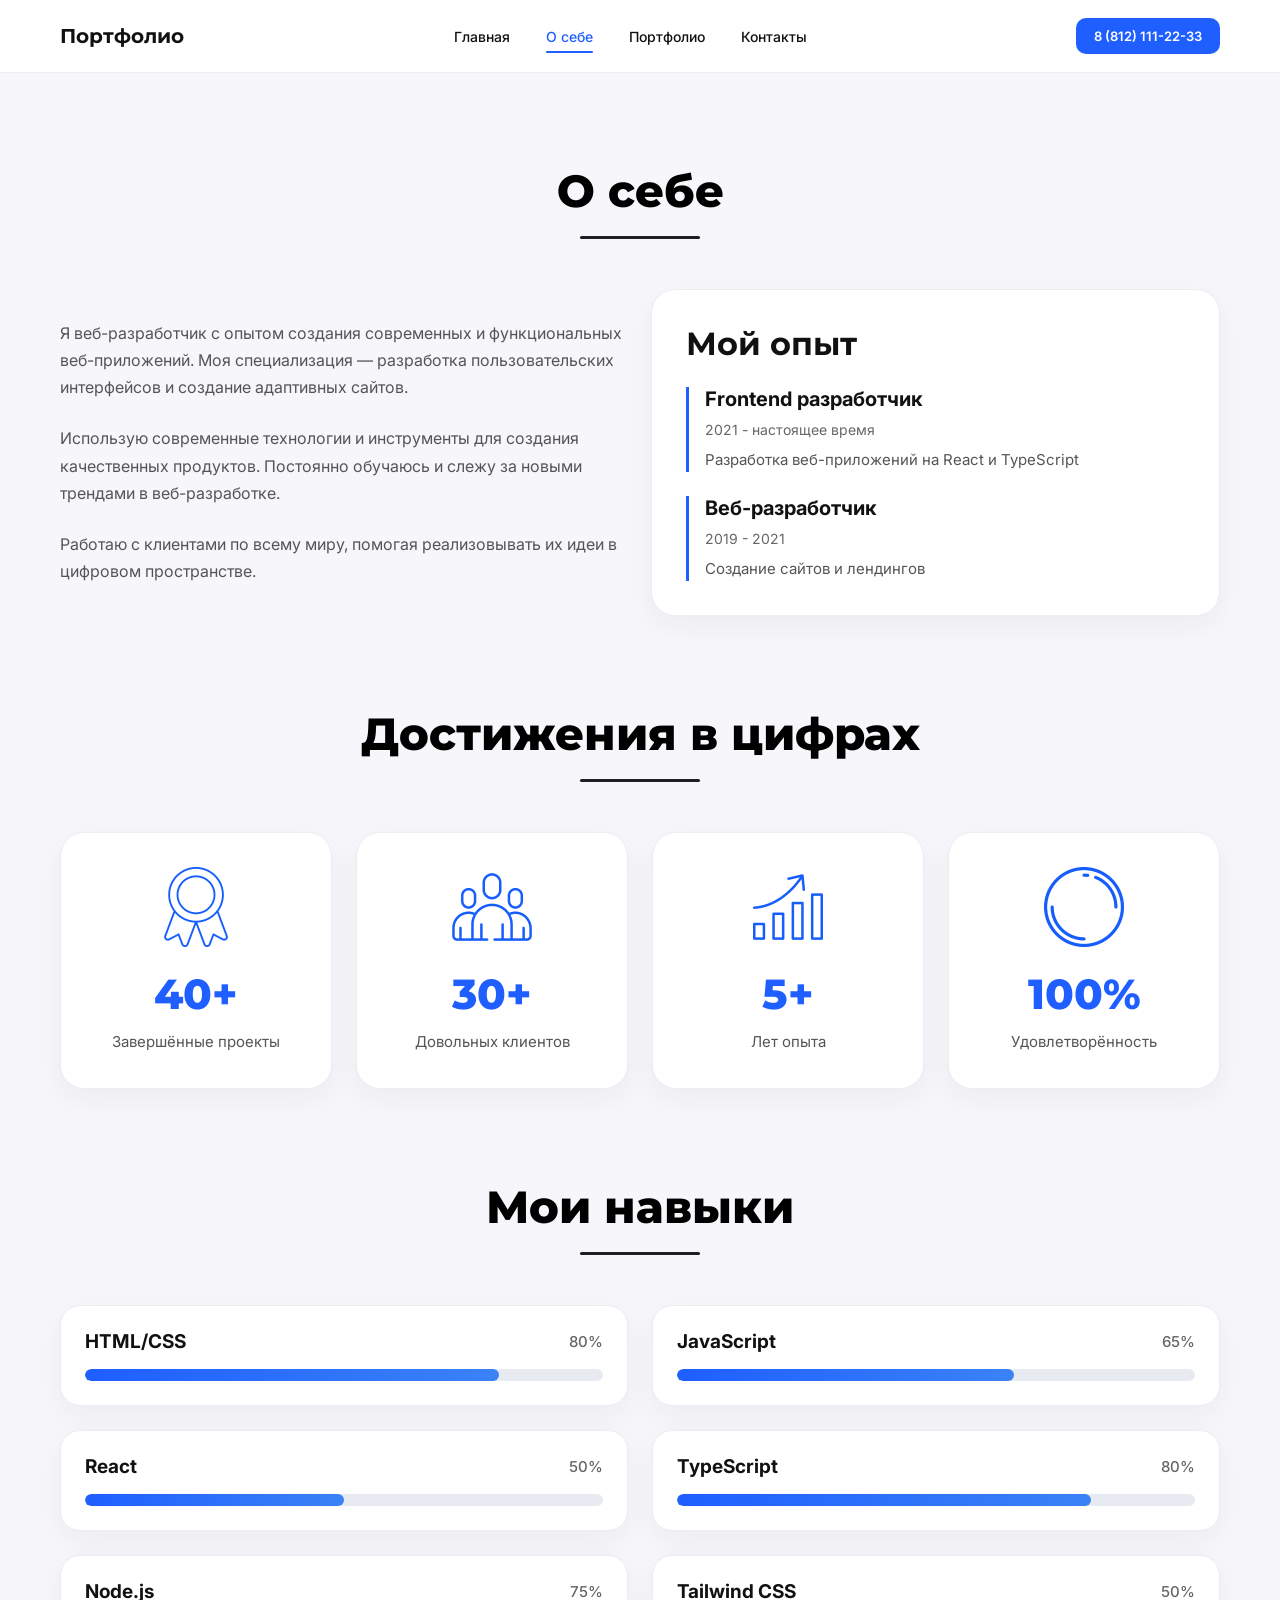
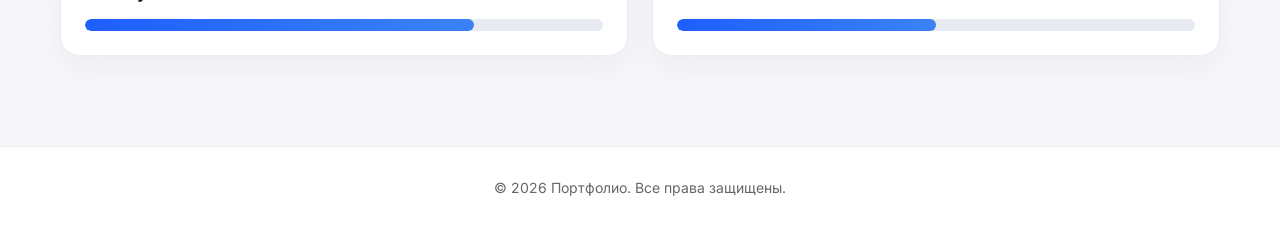
==== index2.html @ b5654b39 "Init" ====
<!DOCTYPE html>
<html lang="ru">
<head>
  <meta charset="UTF-8" />
  <meta name="viewport" content="width=device-width, initial-scale=1.0" />
  <title>О себе — Портфолио</title>
  <link rel="preconnect" href="https://fonts.googleapis.com">
  <link rel="preconnect" href="https://fonts.gstatic.com" crossorigin>
  <link href="https://fonts.googleapis.com/css2?family=Montserrat:wght@500;600;700;800&family=Inter:wght@400;500;600&display=swap" rel="stylesheet">
  <link rel="stylesheet" href="about.css" />
  
</head>
<body>

  <header class="header">
    <div class="container header__wrap">
      <a href="index.html" class="logo">Портфолио</a>

      <nav class="nav">
        <a href="index.html">Главная</a>
        <a href="index2.html" class="active">О себе</a>
        <a href="index4.html">Портфолио</a>
        <a href="index3.html">Контакты</a>
      </nav>

      <a href="tel:+78121112233" class="header__phone">8 (812) 111-22-33</a>
    </div>
  </header>

  <main>
    <section class="about-hero">
      <div class="container">
        <h1 class="page-title">О себе</h1>
        <div class="title-line"></div>

        <div class="about-grid">
          <div class="about-text">
            <p>
              Я веб-разработчик с опытом создания современных и
              функциональных веб-приложений. Моя специализация —
              разработка пользовательских интерфейсов и создание
              адаптивных сайтов.
            </p>

            <p>
              Использую современные технологии и инструменты для
              создания качественных продуктов. Постоянно обучаюсь
              и слежу за новыми трендами в веб-разработке.
            </p>

            <p>
              Работаю с клиентами по всему миру, помогая
              реализовывать их идеи в цифровом пространстве.
            </p>
          </div>

          <div class="experience-card">
            <h2 class="experience-card__title">Мой опыт</h2>

            <div class="experience-item">
              <h3>Frontend разработчик</h3>
              <span>2021 - настоящее время</span>
              <p>Разработка веб-приложений на React и TypeScript</p>
            </div>

            <div class="experience-item">
              <h3>Веб-разработчик</h3>
              <span>2019 - 2021</span>
              <p>Создание сайтов и лендингов</p>
            </div>
          </div>
        </div>
      </div>
    </section>

    <section class="stats">
      <div class="container">
        <h2 class="page-title">Достижения в цифрах</h2>
        <div class="title-line"></div>

        <div class="stats-grid">
          <div class="stat-card">
            <div class="stat-icon">
                <img src="IMG/40+.png">
            </div>
            <div class="stat-number">40+</div>
            <div class="stat-text">Завершённые проекты</div>
          </div>

          <div class="stat-card">
            <div class="stat-icon">
                <img src="IMG/30+.png">
            </div>
            <div class="stat-number">30+</div>
            <div class="stat-text">Довольных клиентов</div>
          </div>

          <div class="stat-card">
            <div class="stat-icon">
                <img src="IMG/5+.png">
            </div>
            <div class="stat-number">5+</div>
            <div class="stat-text">Лет опыта</div>
          </div>

          <div class="stat-card">
            <div class="stat-icon">
                <img src="IMG/100%.png">
            </div>
            <div class="stat-number">100%</div>
            <div class="stat-text">Удовлетворённость</div>
          </div>
        </div>
      </div>
    </section>

    <section class="skills">
      <div class="container">
        <h2 class="page-title">Мои навыки</h2>
        <div class="title-line"></div>

        <div class="skills-grid">
          <div class="skill-card">
            <div class="skill-head">
              <span>HTML/CSS</span>
              <span>80%</span>
            </div>
            <div class="skill-bar">
              <div class="skill-bar__fill" style="width: 80%;"></div>
            </div>
          </div>

          <div class="skill-card">
            <div class="skill-head">
              <span>JavaScript</span>
              <span>65%</span>
            </div>
            <div class="skill-bar">
              <div class="skill-bar__fill" style="width: 65%;"></div>
            </div>
          </div>

          <div class="skill-card">
            <div class="skill-head">
              <span>React</span>
              <span>50%</span>
            </div>
            <div class="skill-bar">
              <div class="skill-bar__fill" style="width: 50%;"></div>
            </div>
          </div>

          <div class="skill-card">
            <div class="skill-head">
              <span>TypeScript</span>
              <span>80%</span>
            </div>
            <div class="skill-bar">
              <div class="skill-bar__fill" style="width: 80%;"></div>
            </div>
          </div>

          <div class="skill-card">
            <div class="skill-head">
              <span>Node.js</span>
              <span>75%</span>
            </div>
            <div class="skill-bar">
              <div class="skill-bar__fill" style="width: 75%;"></div>
            </div>
          </div>

          <div class="skill-card">
            <div class="skill-head">
              <span>Tailwind CSS</span>
              <span>50%</span>
            </div>
            <div class="skill-bar">
              <div class="skill-bar__fill" style="width: 50%;"></div>
            </div>
          </div>
        </div>
      </div>
    </section>
  </main>

  <footer class="footer">
    <div class="container footer__wrap">
      <p class="footer__copy">© 2026 Портфолио. Все права защищены.</p>
    </div>
  </footer>

</body>
</html>
---- about.css ----
* {
  margin: 0;
  padding: 0;
  box-sizing: border-box;
}

body {
  font-family: "Inter", sans-serif;
  background: #f7f7fb;
  color: #111;
}

a {
  text-decoration: none;
  color: inherit;
}

.container {
  width: 100%;
  max-width: 1200px;
  margin: 0 auto;
  padding: 0 20px;
}

/* Header */
.header {
  background: #ffffff;
  border-bottom: 1px solid #ececf2;
}

.header__wrap {
  min-height: 72px;
  display: flex;
  align-items: center;
  justify-content: space-between;
  gap: 20px;
}

.logo {
  font-family: "Montserrat", sans-serif;
  font-size: 20px;
  font-weight: 700;
}

.nav {
  display: flex;
  align-items: center;
  gap: 36px;
}

.nav a {
  font-size: 14px;
  font-weight: 500;
  transition: 0.3s;
  position: relative;
}

.nav a:hover,
.nav a.active {
  color: #1f5eff;
}

.nav a.active::after {
  content: "";
  position: absolute;
  left: 0;
  bottom: -8px;
  width: 100%;
  height: 2px;
  background: #1f5eff;
  border-radius: 10px;
}

.header__phone {
  padding: 10px 18px;
  border-radius: 10px;
  background: #1f5eff;
  color: #fff;
  font-size: 13px;
  font-weight: 600;
}

/* Titles */
.page-title,
.section-title {
  text-align: center;
  font-family: "Montserrat", sans-serif;
  font-weight: 800;
  color: #000000;
}

.page-title {
  font-size: 45px;
  margin-bottom: 0;
}

.section-title {
  font-size: 54px;
  margin-bottom: 0;
}

.title-line {
  width: 120px;
  height: 3px;
  background: #1f1f1f;
  margin: 18px auto 50px;
  border-radius: 20px;
}

/* About */
.about-hero {
  padding: 90px 0 70px;
  background: #f7f7fb;
}

.about-grid {
  display: flex;
  gap: 24px;
  align-items: stretch;
}

.about-text,
.experience-card {
  flex: 1 1 50%;
}

.about-text {
  display: flex;
  flex-direction: column;
  justify-content: center;
  gap: 24px;
  font-size: 16px;
  line-height: 1.7;
  color: #555;
}

.experience-card {
  background: #ffffff;
  border: 1px solid #ececf3;
  border-radius: 24px;
  box-shadow: 0 10px 30px rgba(16, 24, 40, 0.05);
  padding: 34px;
}

.experience-card__title {
  font-family: "Montserrat", sans-serif;
  font-size: 32px;
  font-weight: 700;
  margin-bottom: 24px;
  color: #111;
}

.experience-item {
  border-left: 3px solid #1f5eff;
  padding-left: 16px;
}

.experience-item + .experience-item {
  margin-top: 24px;
}

.experience-item h3 {
  font-size: 20px;
  font-weight: 700;
  margin-bottom: 8px;
  color: #111;
}

.experience-item span {
  display: inline-block;
  font-size: 14px;
  color: #666;
  margin-bottom: 10px;
}

.experience-item p {
  font-size: 15px;
  line-height: 1.6;
  color: #555;
}

/* Stats */
.stats {
  padding: 20px 0 70px;
  background: #f7f7fb;
}

.stats-grid {
  display: flex;
  flex-wrap: wrap;
  gap: 24px;
}

.stat-card {
  flex: 1 1 calc(25% - 18px);
  min-width: 220px;
  background: #ffffff;
  border: 1px solid #ececf3;
  border-radius: 24px;
  box-shadow: 0 10px 30px rgba(16, 24, 40, 0.05);
  padding: 34px 24px;
  text-align: center;
  transition: 0.3s;
}

.stat-card:hover {
  transform: translateY(-4px);
}

.stat-icon {
  font-size: 20px;
  margin-bottom: 16px;
}

.stat-number {
  font-family: "Montserrat", sans-serif;
  font-size: 42px;
  font-weight: 800;
  color: #1f5eff;
  margin-bottom: 10px;
}

.stat-text {
  font-size: 15px;
  line-height: 1.6;
  color: #555;
}

/* Skills */
.skills {
  padding: 20px 0 90px;
  background: #f7f7fb;
}

.skills-grid {
  display: flex;
  flex-wrap: wrap;
  gap: 24px;
}

.skill-card {
  flex: 1 1 calc(50% - 12px);
  min-width: 280px;
  background: #ffffff;
  border: 1px solid #ececf3;
  border-radius: 20px;
  box-shadow: 0 10px 30px rgba(16, 24, 40, 0.05);
  padding: 24px;
}

.skill-head {
  display: flex;
  justify-content: space-between;
  align-items: center;
  gap: 20px;
  margin-bottom: 16px;
}

.skill-head span:first-child {
  font-size: 19px;
  font-weight: 700;
  color: #111;
}

.skill-head span:last-child {
  font-size: 15px;
  color: #666;
  font-weight: 500;
}

.skill-bar {
  width: 100%;
  height: 12px;
  background: #e7eaf1;
  border-radius: 999px;
  overflow: hidden;
}

.skill-bar__fill {
  height: 100%;
  border-radius: 999px;
  background: linear-gradient(90deg, #1f5eff, #3b82f6);
}

/* Footer */
.footer {
  background: #ffffff;
  padding: 30px 0;
  border-top: 1px solid #ececf2;
}

.footer__wrap {
  display: flex;
  justify-content: center;
  align-items: center;
}

.footer__copy {
  font-size: 14px;
  line-height: 1.6;
  color: #666;
  text-align: center;
}

/* Responsive */
@media (max-width: 992px) {
  .header__wrap {
    flex-wrap: wrap;
    justify-content: center;
    padding: 16px 0;
  }

  .nav {
    order: 3;
    width: 100%;
    justify-content: center;
    flex-wrap: wrap;
  }

  .page-title,
  .section-title {
    font-size: 42px;
  }

  .about-grid {
    flex-direction: column;
  }

  .about-text,
  .experience-card {
    flex: 1 1 100%;
  }

  .stat-card {
    flex: 1 1 calc(50% - 12px);
  }
}

@media (max-width: 768px) {
  .about-hero {
    padding: 70px 0 50px;
  }

  .page-title,
  .section-title {
    font-size: 34px;
  }

  .about-text {
    font-size: 16px;
  }

  .experience-card__title {
    font-size: 26px;
  }

  .experience-item h3 {
    font-size: 18px;
  }

  .stat-number {
    font-size: 34px;
  }

  .skill-head span:first-child {
    font-size: 17px;
  }

  .footer {
    padding: 45px 0;
  }
}

@media (max-width: 480px) {
  .nav {
    gap: 16px;
  }

  .nav a {
    font-size: 13px;
  }

  .header__phone {
    font-size: 12px;
    padding: 9px 14px;
  }

  .page-title,
  .section-title {
    font-size: 28px;
  }

  .title-line {
    margin-bottom: 36px;
  }

  .about-text {
    font-size: 15px;
    line-height: 1.65;
    gap: 18px;
  }

  .experience-card,
  .stat-card,
  .skill-card {
    padding: 22px;
  }

  .stat-card,
  .skill-card {
    min-width: 100%;
  }

  .stat-number {
    font-size: 30px;
  }
}
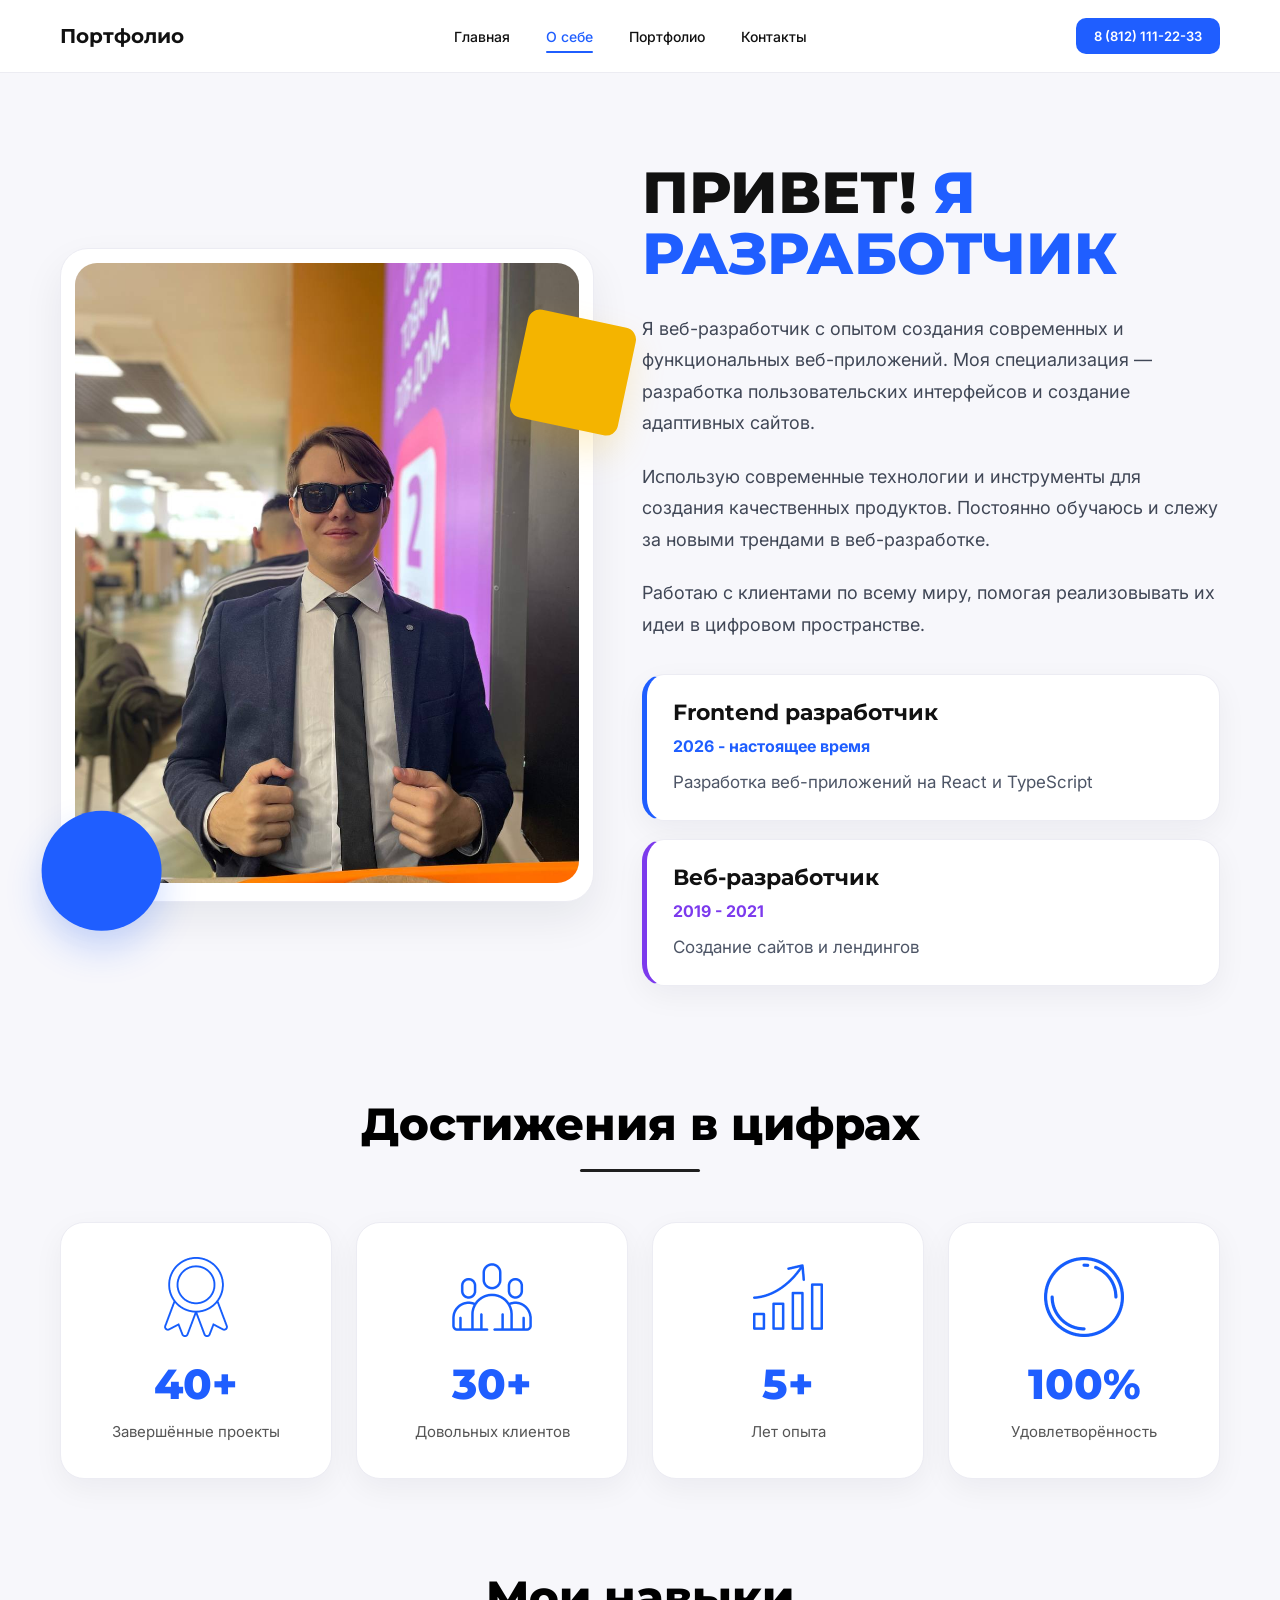
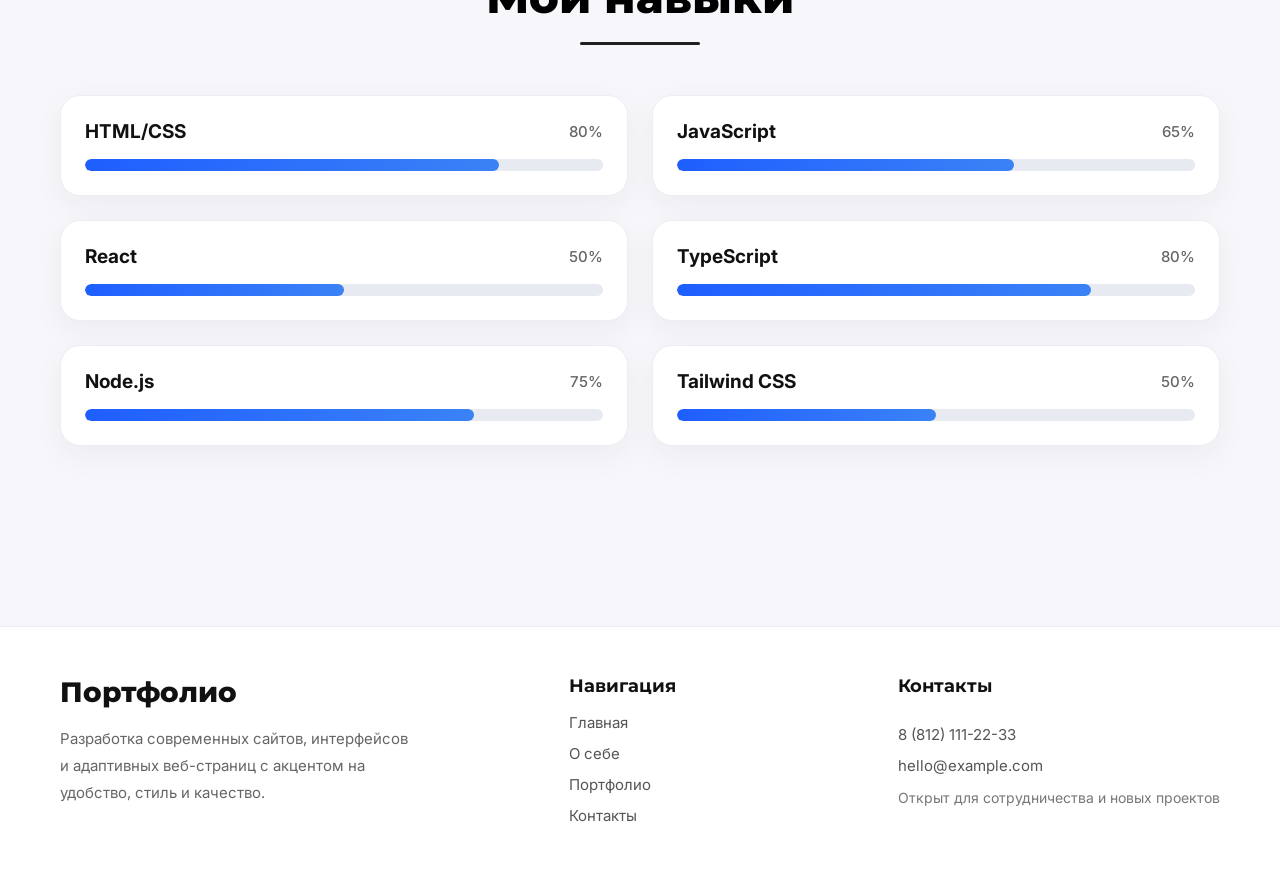
==== commit 39d0aa23: "Version2" ====
--- a/index2.html
+++ b/index2.html
@@ -28,50 +28,60 @@
   </header>
 
   <main>
-    <section class="about-hero">
-      <div class="container">
-        <h1 class="page-title">О себе</h1>
-        <div class="title-line"></div>
-
-        <div class="about-grid">
-          <div class="about-text">
-            <p>
-              Я веб-разработчик с опытом создания современных и
-              функциональных веб-приложений. Моя специализация —
-              разработка пользовательских интерфейсов и создание
-              адаптивных сайтов.
-            </p>
-
-            <p>
-              Использую современные технологии и инструменты для
-              создания качественных продуктов. Постоянно обучаюсь
-              и слежу за новыми трендами в веб-разработке.
-            </p>
-
-            <p>
-              Работаю с клиентами по всему миру, помогая
-              реализовывать их идеи в цифровом пространстве.
-            </p>
-          </div>
-
-          <div class="experience-card">
-            <h2 class="experience-card__title">Мой опыт</h2>
-
-            <div class="experience-item">
-              <h3>Frontend разработчик</h3>
-              <span>2021 - настоящее время</span>
-              <p>Разработка веб-приложений на React и TypeScript</p>
-            </div>
-
-            <div class="experience-item">
-              <h3>Веб-разработчик</h3>
-              <span>2019 - 2021</span>
-              <p>Создание сайтов и лендингов</p>
-            </div>
-          </div>
-        </div>
-      </div>
-    </section>
+    <section class="about-hero about-story">
+  <div class="container">
+    <div class="about-story__layout">
+      <div class="about-story__visual reveal">
+        <div class="about-story__photo-wrap">
+          <img src="IMG/Myphoto.jpg" alt="Фото разработчика" class="about-story__photo">
+        </div>
+
+        <div class="about-story__shape about-story__shape--circle"></div>
+        <div class="about-story__shape about-story__shape--square"></div>
+      </div>
+
+      <div class="about-story__content">
+        <h1 class="about-story__title reveal">
+          ПРИВЕТ! <span>Я РАЗРАБОТЧИК</span>
+        </h1>
+
+        <div class="about-story__text reveal">
+          <p>
+            Я веб-разработчик с опытом создания современных и
+            функциональных веб-приложений. Моя специализация —
+            разработка пользовательских интерфейсов и создание
+            адаптивных сайтов.
+          </p>
+
+          <p>
+            Использую современные технологии и инструменты для
+            создания качественных продуктов. Постоянно обучаюсь
+            и слежу за новыми трендами в веб-разработке.
+          </p>
+
+          <p>
+            Работаю с клиентами по всему миру, помогая
+            реализовывать их идеи в цифровом пространстве.
+          </p>
+        </div>
+
+        <div class="about-story__experience">
+          <div class="about-story__card reveal">
+            <h2>Frontend разработчик</h2>
+            <span>2026 - настоящее время</span>
+            <p>Разработка веб-приложений на React и TypeScript</p>
+          </div>
+
+          <div class="about-story__card reveal">
+            <h2>Веб-разработчик</h2>
+            <span>2019 - 2021</span>
+            <p>Создание сайтов и лендингов</p>
+          </div>
+        </div>
+      </div>
+    </div>
+  </div>
+</section>
 
     <section class="stats">
       <div class="container">
@@ -105,7 +115,7 @@
 
           <div class="stat-card">
             <div class="stat-icon">
-                <img src="IMG/100%.png">
+                <img src="IMG/oval.png">
             </div>
             <div class="stat-number">100%</div>
             <div class="stat-text">Удовлетворённость</div>
@@ -185,10 +195,98 @@
   </main>
 
   <footer class="footer">
-    <div class="container footer__wrap">
-      <p class="footer__copy">© 2026 Портфолио. Все права защищены.</p>
+  <div class="container">
+    <div class="footer__top">
+      <div class="footer__brand">
+        <a href="index.html" class="footer__logo">Портфолио</a>
+        <p class="footer__description">
+          Разработка современных сайтов, интерфейсов и адаптивных веб-страниц
+          с акцентом на удобство, стиль и качество.
+        </p>
+      </div>
+
+      <div class="footer__nav-block">
+        <h3 class="footer__title">Навигация</h3>
+        <nav class="footer__nav">
+          <a href="index.html">Главная</a>
+          <a href="index2.html">О себе</a>
+          <a href="index4.html">Портфолио</a>
+          <a href="index3.html">Контакты</a>
+        </nav>
+      </div>
+
+      <div class="footer__contacts">
+        <h3 class="footer__title">Контакты</h3>
+        <a href="tel:+78121112233" class="footer__contact-link">8 (812) 111-22-33</a>
+        <a href="mailto:hello@example.com" class="footer__contact-link">hello@example.com</a>
+        <p class="footer__contact-text">Открыт для сотрудничества и новых проектов</p>
+      </div>
     </div>
-  </footer>
-
+  </div>
+</footer>
+<script>
+document.addEventListener("DOMContentLoaded", () => {
+  const revealItems = document.querySelectorAll(".reveal");
+  const shapes = document.querySelectorAll(".about-story__shape");
+  const cards = document.querySelectorAll(".about-story__card");
+  const photoWrap = document.querySelector(".about-story__photo-wrap");
+
+  const observer = new IntersectionObserver((entries) => {
+    entries.forEach((entry) => {
+      if (entry.isIntersecting) {
+        entry.target.classList.add("is-visible");
+      }
+    });
+  }, { threshold: 0.15 });
+
+  revealItems.forEach((item) => observer.observe(item));
+
+  let angle = 0;
+  function animateShapes() {
+    angle += 0.01;
+
+    shapes.forEach((shape, index) => {
+      const offsetX = Math.sin(angle + index) * 6;
+      const offsetY = Math.cos(angle + index) * 6;
+      shape.style.transform = `translate(${offsetX}px, ${offsetY}px) ${index === 1 ? "rotate(12deg)" : ""}`;
+    });
+
+    requestAnimationFrame(animateShapes);
+  }
+
+  animateShapes();
+
+  cards.forEach((card) => {
+    card.addEventListener("mousemove", (e) => {
+      if (window.innerWidth <= 768) return;
+
+      const rect = card.getBoundingClientRect();
+      const x = e.clientX - rect.left;
+      const y = e.clientY - rect.top;
+      const centerX = rect.width / 2;
+      const centerY = rect.height / 2;
+      const rotateX = (y - centerY) / 25;
+      const rotateY = (centerX - x) / 25;
+
+      card.style.transform = `perspective(800px) rotateX(${rotateX}deg) rotateY(${rotateY}deg) translateY(-4px)`;
+    });
+
+    card.addEventListener("mouseleave", () => {
+      card.style.transform = "perspective(800px) rotateX(0deg) rotateY(0deg) translateY(0)";
+    });
+  });
+
+  if (photoWrap) {
+    window.addEventListener("mousemove", (e) => {
+      if (window.innerWidth <= 992) return;
+
+      const x = (e.clientX / window.innerWidth - 0.5) * 10;
+      const y = (e.clientY / window.innerHeight - 0.5) * 10;
+
+      photoWrap.style.transform = `translate(${x * 0.5}px, ${y * 0.5}px)`;
+    });
+  }
+});
+</script>
 </body>
 </html>
--- a/about.css
+++ b/about.css
@@ -285,21 +285,424 @@
 /* Footer */
 .footer {
   background: #ffffff;
-  padding: 30px 0;
   border-top: 1px solid #ececf2;
-}
-
-.footer__wrap {
-  display: flex;
-  justify-content: center;
-  align-items: center;
+  margin-top: 90px;
+}
+
+.footer .container {
+  padding-top: 48px;
+  padding-bottom: 24px;
+}
+
+.footer__top {
+  display: flex;
+  justify-content: space-between;
+  gap: 40px;
+  padding-bottom: 28px;
+}
+
+.footer__brand {
+  max-width: 360px;
+}
+
+.footer__logo {
+  display: inline-block;
+  font-family: "Montserrat", sans-serif;
+  font-size: 28px;
+  font-weight: 800;
+  color: #111;
+  margin-bottom: 16px;
+}
+
+.footer__description {
+  font-size: 15px;
+  line-height: 1.8;
+  color: #666;
+}
+
+.footer__title {
+  font-family: "Montserrat", sans-serif;
+  font-size: 18px;
+  font-weight: 700;
+  color: #111;
+  margin-bottom: 16px;
+}
+
+.footer__nav-block,
+.footer__contacts {
+  min-width: 180px;
+}
+
+.footer__nav {
+  display: flex;
+  flex-direction: column;
+  gap: 12px;
+}
+
+.footer__nav a,
+.footer__contact-link {
+  font-size: 15px;
+  color: #555;
+  transition: 0.3s;
+}
+
+.footer__nav a:hover,
+.footer__contact-link:hover {
+  color: #1f5eff;
+}
+
+.footer__contacts {
+  display: flex;
+  flex-direction: column;
+  gap: 12px;
+}
+
+.footer__contact-text {
+  font-size: 14px;
+  line-height: 1.6;
+  color: #777;
+}
+
+.footer__bottom {
+  border-top: 1px solid #ececf2;
+  padding-top: 20px;
+  text-align: center;
 }
 
 .footer__copy {
   font-size: 14px;
   line-height: 1.6;
   color: #666;
-  text-align: center;
+}
+
+@media (max-width: 992px) {
+  .footer__top {
+    flex-wrap: wrap;
+    gap: 32px;
+  }
+
+  .footer__brand {
+    max-width: 100%;
+    width: 100%;
+  }
+}
+
+@media (max-width: 768px) {
+  .footer {
+    margin-top: 70px;
+  }
+
+  .footer .container {
+    padding-top: 36px;
+  }
+
+  .footer__top {
+    flex-direction: column;
+    gap: 28px;
+  }
+
+  .footer__logo {
+    font-size: 24px;
+  }
+
+  .footer__title {
+    font-size: 17px;
+  }
+}
+
+@media (max-width: 480px) {
+  .footer .container {
+    padding-top: 30px;
+    padding-bottom: 20px;
+  }
+
+  .footer__description,
+  .footer__nav a,
+  .footer__contact-link,
+  .footer__contact-text,
+  .footer__copy {
+    font-size: 14px;
+  }
+}
+
+.about-story {
+  padding: 90px 0;
+  background: #f7f7fb;
+}
+
+.about-story__layout {
+  display: flex;
+  align-items: center;
+  gap: 48px;
+}
+
+.about-story__visual {
+  position: relative;
+  flex: 1 1 48%;
+  min-width: 0;
+}
+
+.about-story__photo-wrap {
+  background: #ffffff;
+  border: 1px solid #ececf3;
+  border-radius: 28px;
+  padding: 14px;
+  box-shadow: 0 18px 40px rgba(16, 24, 40, 0.07);
+  overflow: hidden;
+}
+
+.about-story__photo {
+  width: 100%;
+  height: 620px;
+  object-fit: cover;
+  border-radius: 22px;
+}
+
+.about-story__content {
+  flex: 1 1 52%;
+  min-width: 0;
+}
+
+.about-story__label {
+  display: inline-flex;
+  align-items: center;
+  justify-content: center;
+  min-height: 40px;
+  padding: 8px 18px;
+  border-radius: 999px;
+  background: #1f5eff;
+  color: #fff;
+  font-size: 13px;
+  font-weight: 700;
+  letter-spacing: 0.06em;
+  margin-bottom: 22px;
+}
+
+.about-story__title {
+  font-family: "Montserrat", sans-serif;
+  font-size: 58px;
+  font-weight: 800;
+  line-height: 1.05;
+  color: #111;
+  margin-bottom: 28px;
+}
+
+.about-story__title span {
+  color: #1f5eff;
+}
+
+.about-story__text {
+  display: flex;
+  flex-direction: column;
+  gap: 22px;
+  margin-bottom: 34px;
+}
+
+.about-story__text p {
+  font-size: 18px;
+  line-height: 1.75;
+  color: #404756;
+}
+
+.about-story__experience {
+  display: flex;
+  flex-direction: column;
+  gap: 18px;
+}
+
+.about-story__card {
+  background: #ffffff;
+  border: 1px solid #ececf3;
+  border-left: 5px solid #1f5eff;
+  border-radius: 22px;
+  padding: 24px 26px;
+  box-shadow: 0 10px 30px rgba(16, 24, 40, 0.05);
+  transition: transform 0.3s ease, box-shadow 0.3s ease;
+}
+
+.about-story__card:last-child {
+  border-left-color: #7c3aed;
+}
+
+.about-story__card:hover {
+  transform: translateY(-4px);
+  box-shadow: 0 16px 36px rgba(16, 24, 40, 0.08);
+}
+
+.about-story__card h2 {
+  font-family: "Montserrat", sans-serif;
+  font-size: 22px;
+  font-weight: 700;
+  color: #111;
+  margin-bottom: 10px;
+}
+
+.about-story__card span {
+  display: inline-block;
+  font-size: 16px;
+  font-weight: 700;
+  color: #1f5eff;
+  margin-bottom: 12px;
+}
+
+.about-story__card:last-child span {
+  color: #7c3aed;
+}
+
+.about-story__card p {
+  font-size: 17px;
+  line-height: 1.65;
+  color: #4d5566;
+}
+
+.about-story__shape {
+  position: absolute;
+  pointer-events: none;
+}
+
+.about-story__shape--circle {
+  width: 120px;
+  height: 120px;
+  border-radius: 50%;
+  background: #1f5eff;
+  left: -22px;
+  bottom: -24px;
+  box-shadow: 0 18px 36px rgba(31, 94, 255, 0.22);
+}
+
+.about-story__shape--square {
+  width: 110px;
+  height: 110px;
+  background: #f4b400;
+  right: -28px;
+  top: 70px;
+  transform: rotate(12deg);
+  border-radius: 12px;
+  box-shadow: 0 18px 36px rgba(244, 180, 0, 0.2);
+}
+
+.reveal {
+  opacity: 0;
+  transform: translateY(34px);
+  transition: opacity 0.8s ease, transform 0.8s ease;
+}
+
+.reveal.is-visible {
+  opacity: 1;
+  transform: translateY(0);
+}
+
+@media (max-width: 1100px) {
+  .about-story__layout {
+    gap: 32px;
+  }
+
+  .about-story__title {
+    font-size: 48px;
+  }
+
+  .about-story__photo {
+    height: 540px;
+  }
+}
+
+@media (max-width: 992px) {
+  .about-story__layout {
+    flex-direction: column;
+    align-items: stretch;
+  }
+
+  .about-story__visual,
+  .about-story__content {
+    flex: 1 1 100%;
+  }
+
+  .about-story__photo {
+    height: 500px;
+  }
+
+  .about-story__title {
+    font-size: 42px;
+  }
+}
+
+@media (max-width: 768px) {
+  .about-story {
+    padding: 70px 0;
+  }
+
+  .about-story__title {
+    font-size: 34px;
+  }
+
+  .about-story__text p,
+  .about-story__card p {
+    font-size: 16px;
+  }
+
+  .about-story__card h2 {
+    font-size: 24px;
+  }
+
+  .about-story__photo {
+    height: 420px;
+  }
+
+  .about-story__shape--circle {
+    width: 90px;
+    height: 90px;
+    left: -10px;
+    bottom: -14px;
+  }
+
+  .about-story__shape--square {
+    width: 82px;
+    height: 82px;
+    right: -8px;
+    top: 40px;
+  }
+}
+
+@media (max-width: 480px) {
+  .about-story__title {
+    font-size: 28px;
+  }
+
+  .about-story__text {
+    gap: 18px;
+  }
+
+  .about-story__text p,
+  .about-story__card p {
+    font-size: 15px;
+    line-height: 1.65;
+  }
+
+  .about-story__photo {
+    height: 320px;
+  }
+
+  .about-story__card {
+    padding: 20px;
+  }
+
+  .about-story__card h2 {
+    font-size: 21px;
+  }
+
+  .about-story__card span {
+    font-size: 14px;
+  }
+
+  .about-story__shape--circle {
+    width: 72px;
+    height: 72px;
+  }
+
+  .about-story__shape--square {
+    width: 62px;
+    height: 62px;
+  }
 }
 
 /* Responsive */
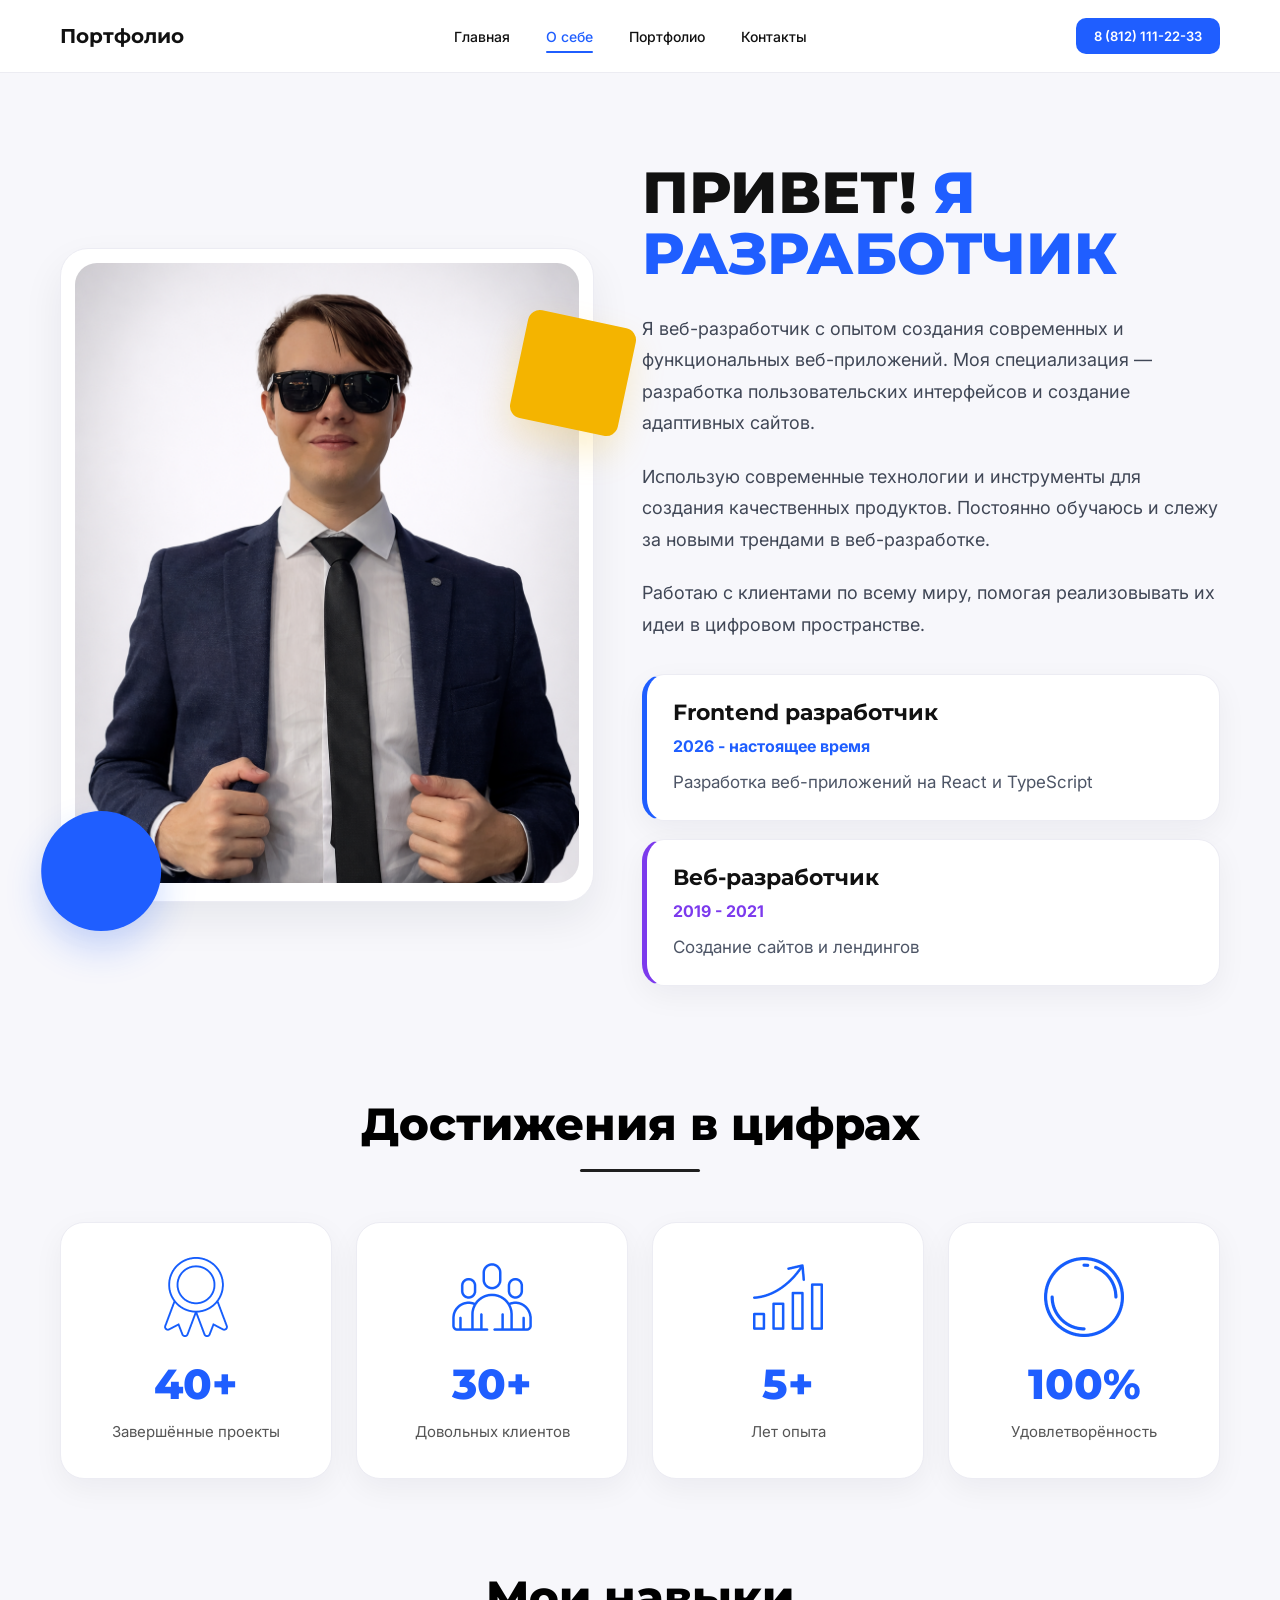
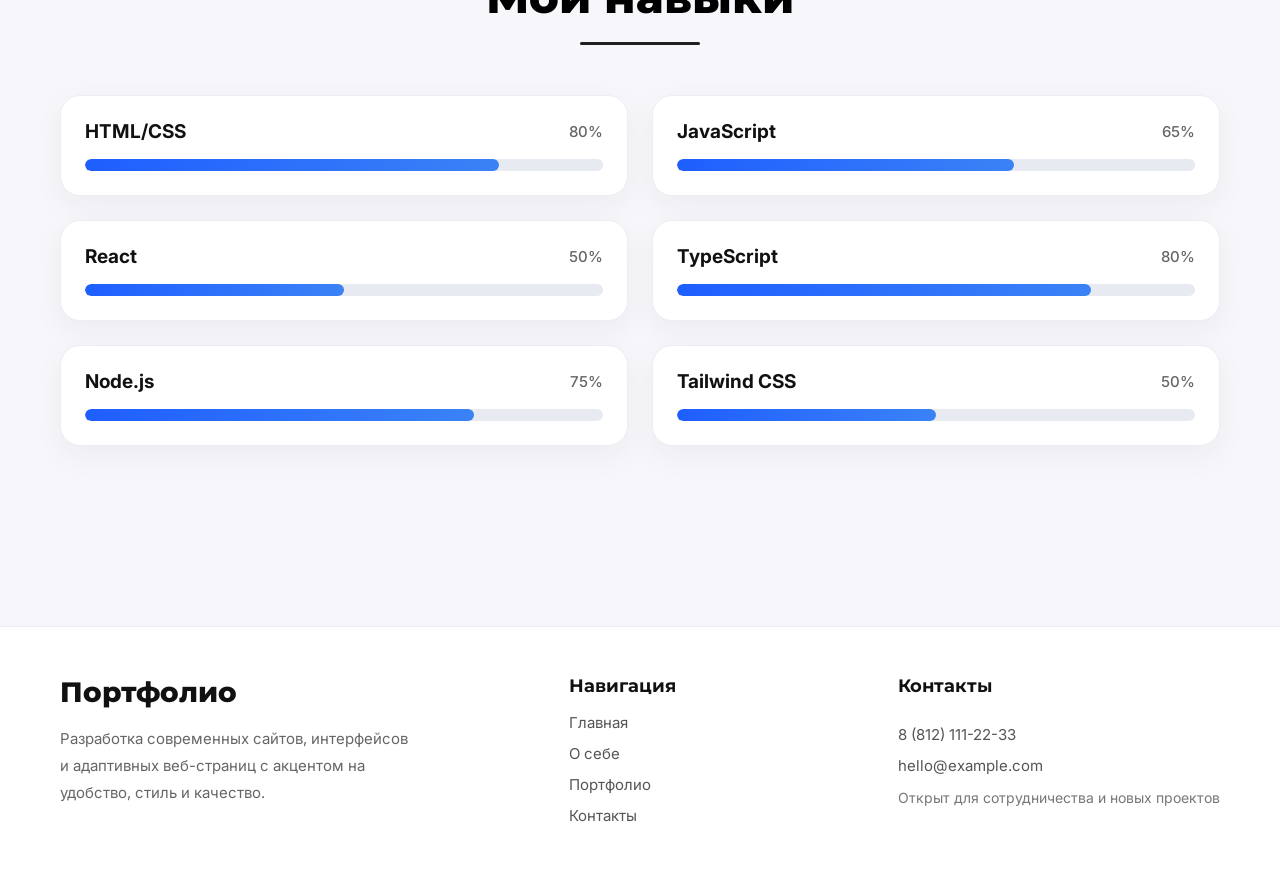
==== commit d122abac: "Version3.2" ====
--- a/index2.html
+++ b/index2.html
@@ -33,7 +33,7 @@
     <div class="about-story__layout">
       <div class="about-story__visual reveal">
         <div class="about-story__photo-wrap">
-          <img src="IMG/Myphoto.jpg" alt="Фото разработчика" class="about-story__photo">
+          <img src="IMG/Myprofile.png" alt="Фото разработчика" class="about-story__photo">
         </div>
 
         <div class="about-story__shape about-story__shape--circle"></div>
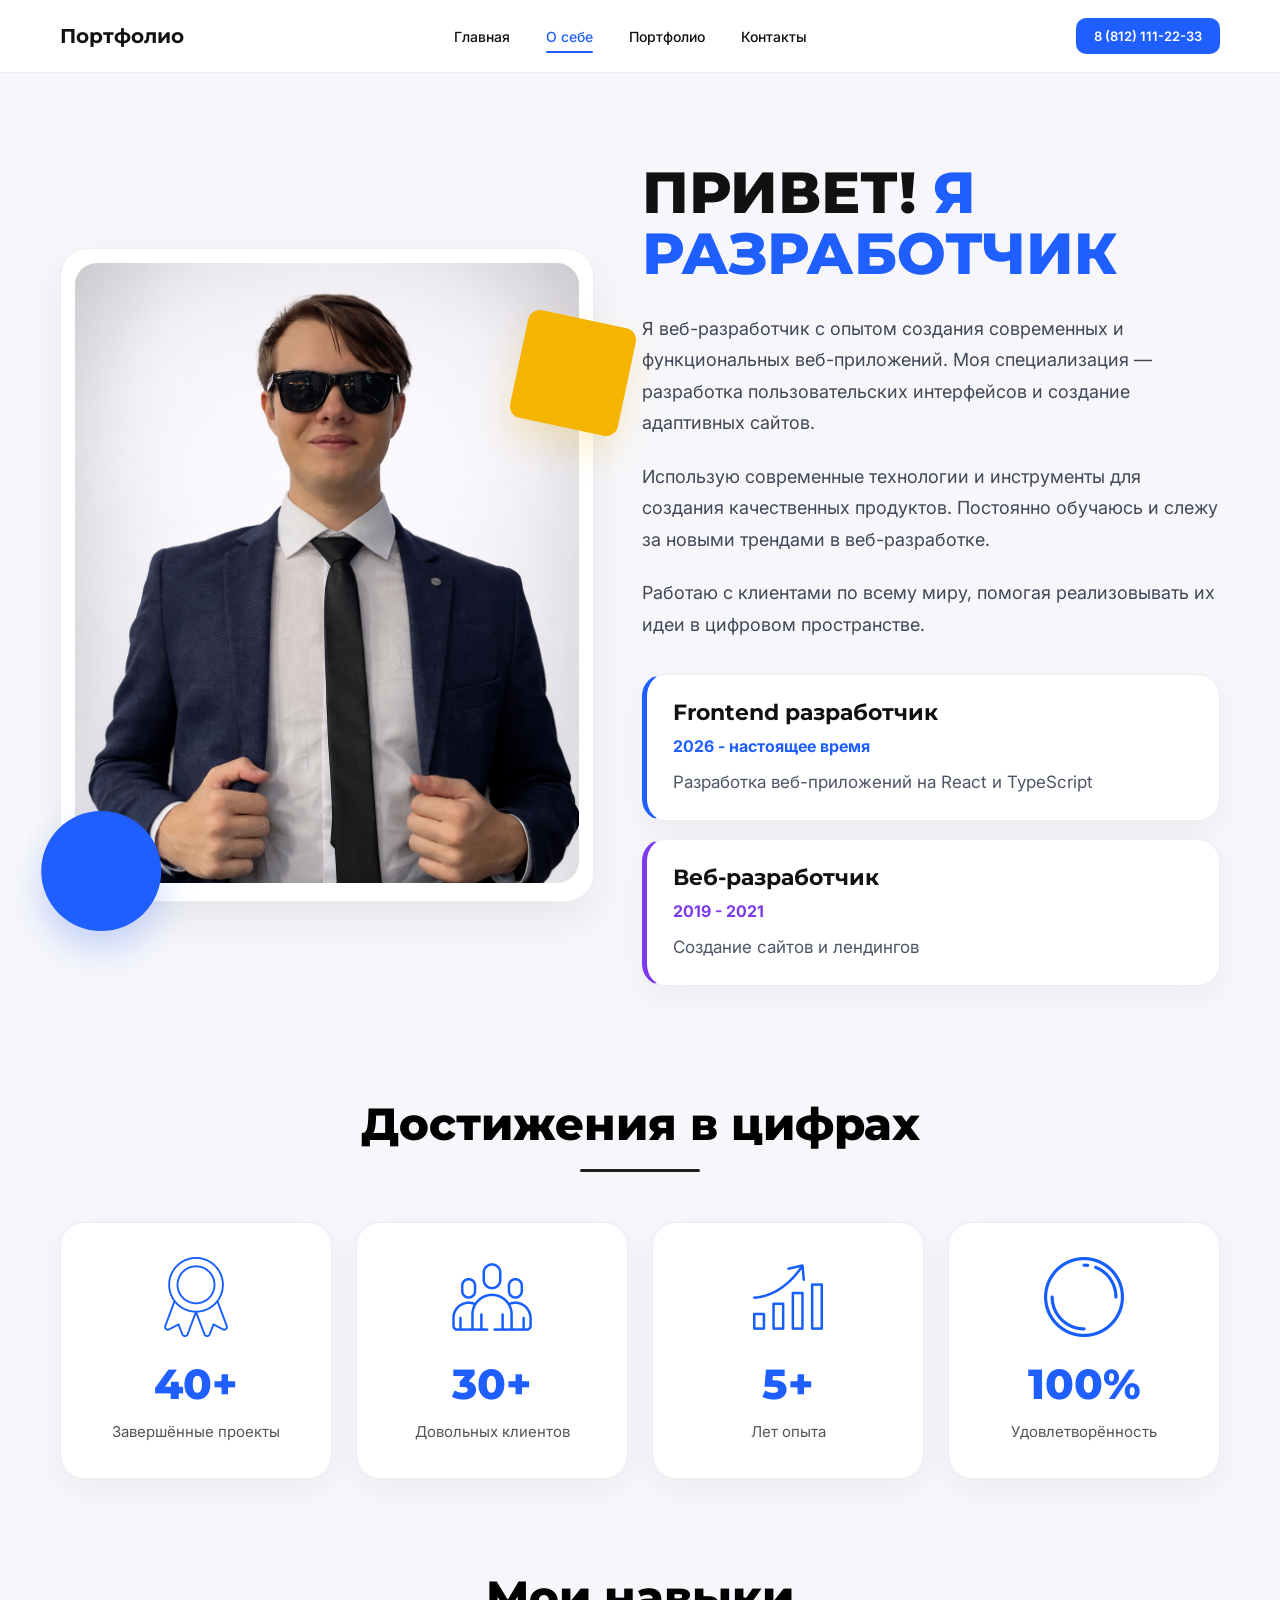
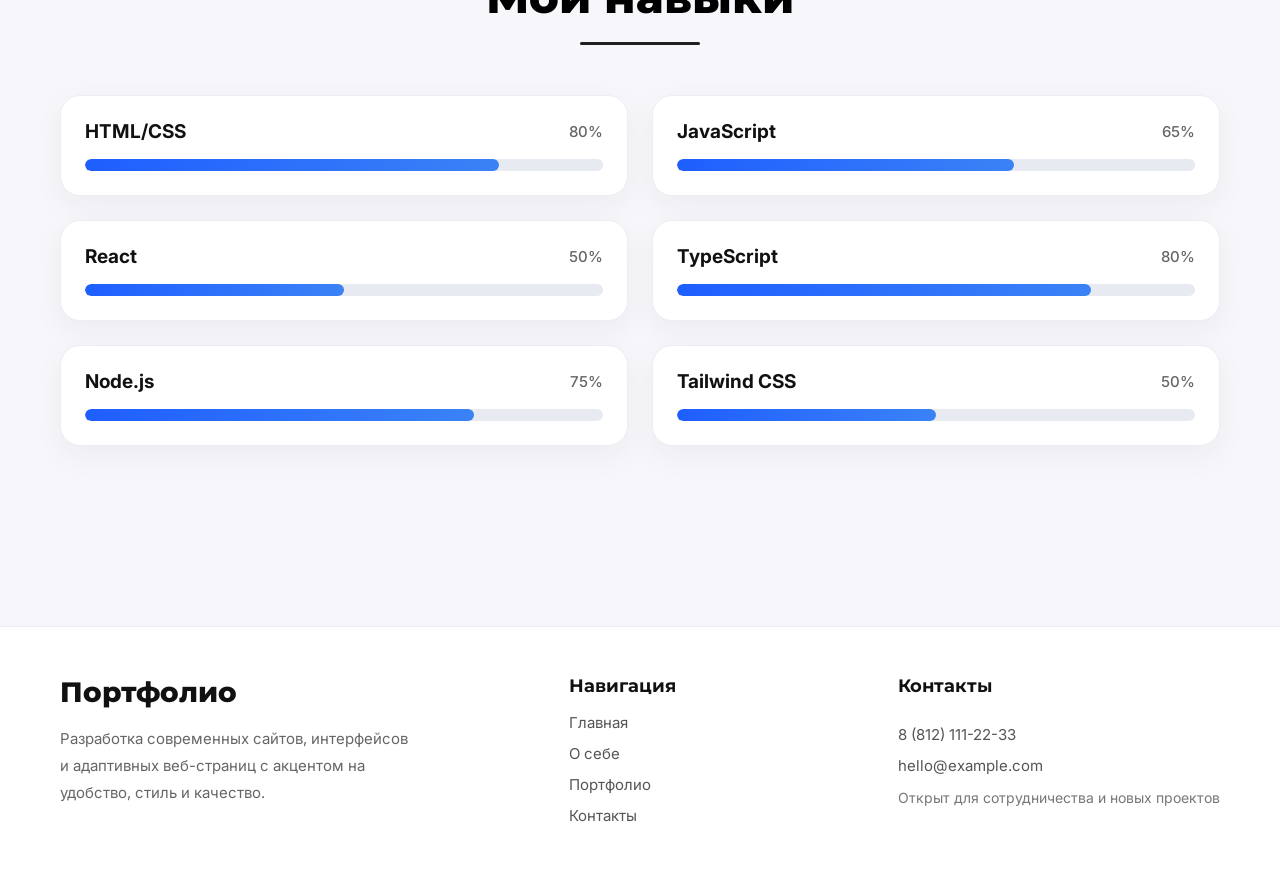
==== commit 01a94dd0: "FINAL" ====
--- a/index2.html
+++ b/index2.html
@@ -8,6 +8,7 @@
   <link rel="preconnect" href="https://fonts.gstatic.com" crossorigin>
   <link href="https://fonts.googleapis.com/css2?family=Montserrat:wght@500;600;700;800&family=Inter:wght@400;500;600&display=swap" rel="stylesheet">
   <link rel="stylesheet" href="about.css" />
+  <script src="script.js" defer></script>
   
 </head>
 <body>
@@ -288,5 +289,6 @@
   }
 });
 </script>
+<button class="scroll-top" id="scrollTopBtn" aria-label="Наверх">↑</button>
 </body>
 </html>
--- a/about.css
+++ b/about.css
@@ -705,6 +705,51 @@
   }
 }
 
+.scroll-top {
+  position: fixed;
+  right: 24px;
+  bottom: 24px;
+  width: 52px;
+  height: 52px;
+  border: none;
+  border-radius: 50%;
+  background: #1f5eff;
+  color: #fff;
+  font-size: 22px;
+  font-weight: 700;
+  display: flex;
+  align-items: center;
+  justify-content: center;
+  cursor: pointer;
+  box-shadow: 0 10px 25px rgba(31, 94, 255, 0.25);
+  opacity: 0;
+  visibility: hidden;
+  transform: translateY(20px);
+  transition: 0.3s;
+  z-index: 999;
+}
+
+.scroll-top.show {
+  opacity: 1;
+  visibility: visible;
+  transform: translateY(0);
+}
+
+.scroll-top:hover {
+  transform: translateY(-3px);
+  background: #155dfc;
+}
+
+@media (max-width: 480px) {
+  .scroll-top {
+    right: 16px;
+    bottom: 16px;
+    width: 46px;
+    height: 46px;
+    font-size: 20px;
+  }
+}
+
 /* Responsive */
 @media (max-width: 992px) {
   .header__wrap {
@@ -770,7 +815,7 @@
   }
 
   .footer {
-    padding: 45px 0;
+    padding: 0px 0;
   }
 }
 
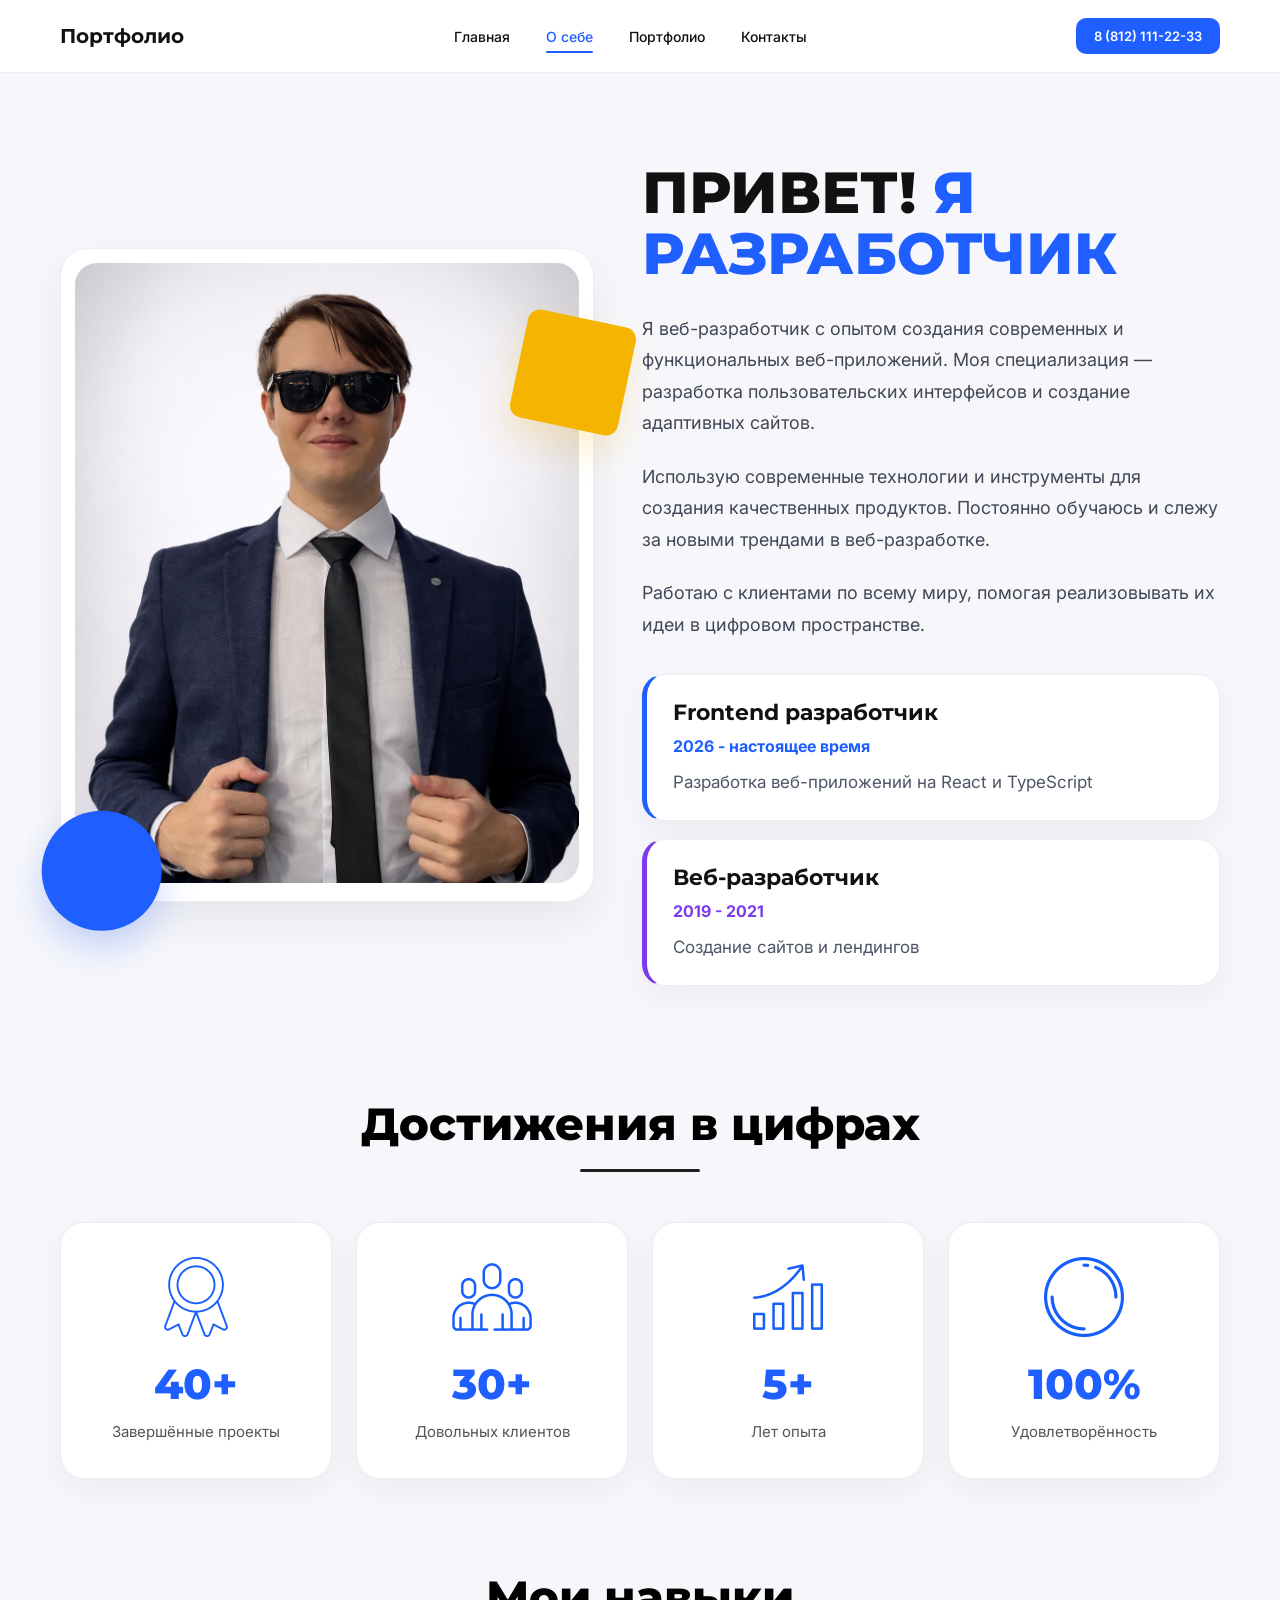
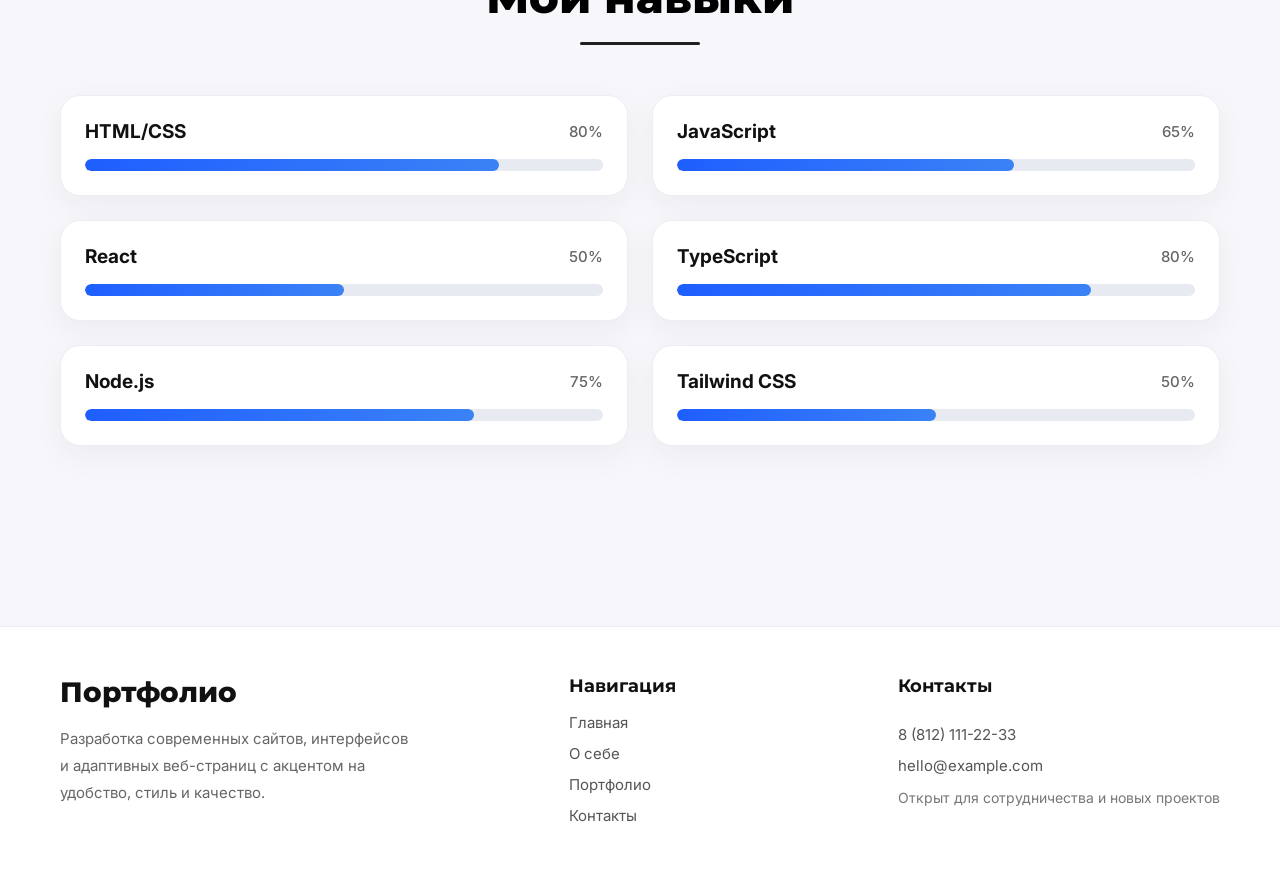
==== commit 3ccfc91c: "FINAL2.0" ====
--- a/index2.html
+++ b/index2.html
@@ -9,6 +9,7 @@
   <link href="https://fonts.googleapis.com/css2?family=Montserrat:wght@500;600;700;800&family=Inter:wght@400;500;600&display=swap" rel="stylesheet">
   <link rel="stylesheet" href="about.css" />
   <script src="script.js" defer></script>
+  <link rel="icon" type="image/png" href="IMG/Favikon.png">
   
 </head>
 <body>
